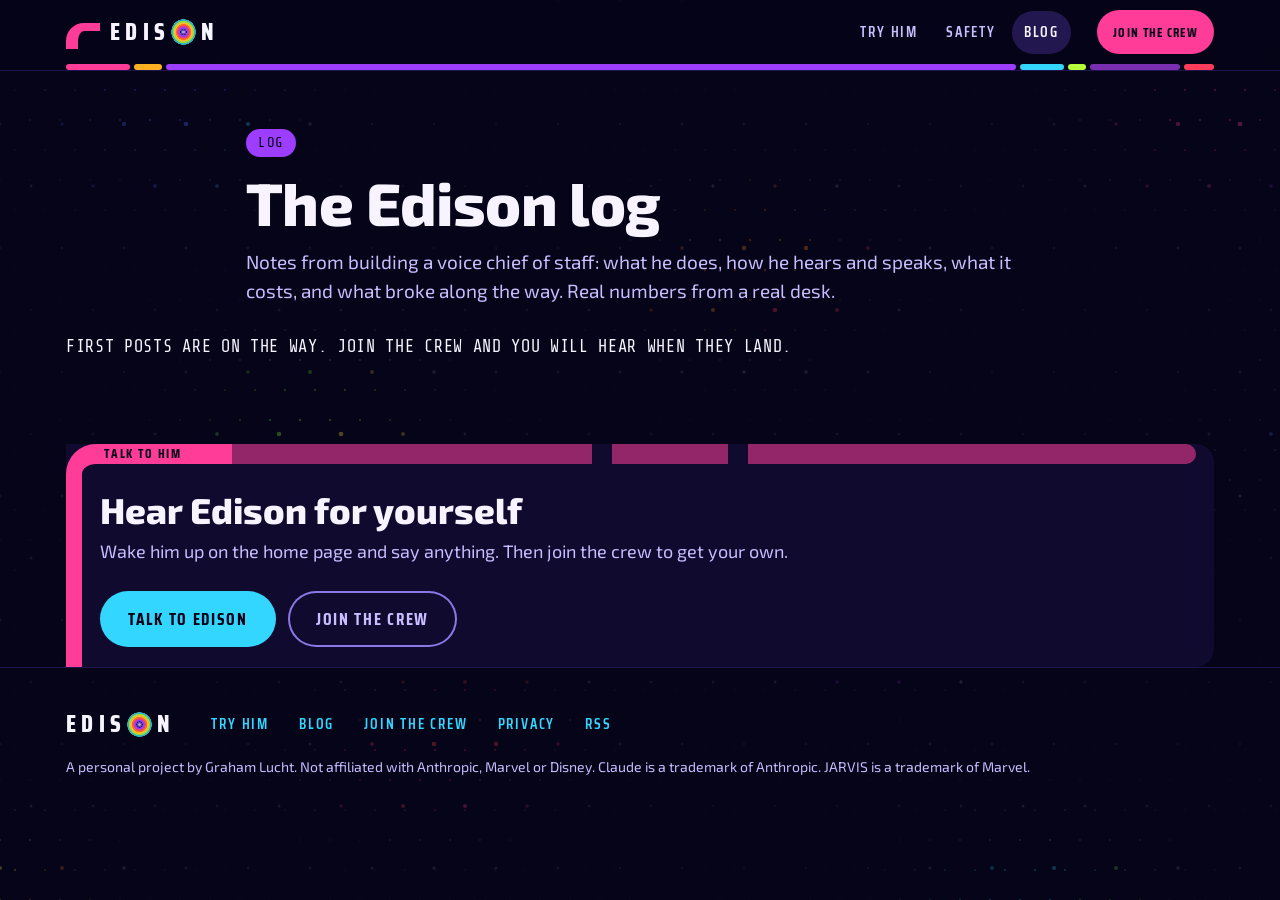
==== blog/index.html @ d9d743a2 "Edison website for heyedison.ai Co-Authored-By: Claude Opus 5.5 <noreply@anthropic.com>" ====
<!doctype html>
<html lang="en">
<head>
<meta charset="utf-8">
<meta name="viewport" content="width=device-width,initial-scale=1,viewport-fit=cover">
<title>The Edison log · AI chief of staff, built in public</title>
<meta name="description" content="Notes from building Edison, a voice AI chief of staff that runs on your own PC: local voice, talk-over, approvals, smart home and AI teams.">
<link rel="canonical" href="https://heyedison.ai/blog/">
<meta name="theme-color" content="#060418">
<meta property="og:type" content="website">
<meta property="og:title" content="The Edison log · AI chief of staff, built in public">
<meta property="og:description" content="Notes from building Edison, a voice AI chief of staff that runs on your own PC: local voice, talk-over, approvals, smart home and AI teams.">
<meta property="og:url" content="https://heyedison.ai/blog/">
<meta property="og:site_name" content="Edison">
<meta property="og:image" content="https://heyedison.ai/og.png">
<meta property="og:image:width" content="1200">
<meta property="og:image:height" content="630">
<meta name="twitter:card" content="summary_large_image">
<link rel="icon" href="/icon.svg" type="image/svg+xml">
<link rel="apple-touch-icon" href="/icon-192.png">
<link rel="alternate" type="application/rss+xml" title="The Edison log" href="/blog/feed.xml">
<link rel="preconnect" href="https://fonts.googleapis.com">
<link rel="preconnect" href="https://fonts.gstatic.com" crossorigin>
<link href="https://fonts.googleapis.com/css2?family=Exo+2:wght@400;500;600;700;800&family=Saira+Condensed:wght@500;600;700&family=Share+Tech+Mono&display=swap" rel="stylesheet">
<link rel="stylesheet" href="/site.css">
<link rel="stylesheet" href="/blog.css">
<script type="application/ld+json">{"@context":"https://schema.org","@type":"Blog","name":"The Edison log","url":"https://heyedison.ai/blog/","author":{"@type":"Person","name":"Graham Lucht"}}</script>
</head>
<body>
<a class="skip" href="#main">Skip to content</a>
<canvas id="field" aria-hidden="true"></canvas>
<header class="top">
  <div class="top-in">
    <a class="brand" href="/" aria-label="Edison home">
      <span class="brand-elbow" aria-hidden="true"></span>
      <span class="mark" aria-hidden="true">EDIS<span class="o"><canvas class="markO" width="96" height="96"></canvas></span>N</span>
    </a>
    <nav class="nav" aria-label="Site">
      <a href="/#try">Try him</a>
      <a href="/#safe">Safety</a>
      <a href="/blog/" aria-current="page">Blog</a>
    </nav>
    <a class="pill pill-pink top-cta" href="/#join">Join the crew</a>
  </div>
  <div class="strip" aria-hidden="true"><i style="--w:64px;background:#FF3D99"></i><i style="--w:28px;background:#FFB020"></i><i class="grow" style="background:#9C3DFF"></i><i style="--w:44px;background:#33D6FF"></i><i style="--w:18px;background:#B6FF3B"></i><i style="--w:90px;background:#7A2FB0"></i><i style="--w:30px;background:#FF3D5A"></i></div>
</header>
<main id="main">
<section class="blog-head wrap">
  <span class="sec-num mono">LOG</span>
  <h1>The Edison log</h1>
  <p>Notes from building a voice chief of staff: what he does, how he hears and speaks, what it costs, and what broke along the way. Real numbers from a real desk.</p>
</section>
<section class="wrap blog-list" aria-label="Posts"><p class="mono">FIRST POSTS ARE ON THE WAY. JOIN THE CREW AND YOU WILL HEAR WHEN THEY LAND.</p></section>
<div class="wrap"><aside class="lc lc-pink cta" aria-label="Try Edison">
  <span class="lc-label">TALK TO HIM</span>
  <h2>Hear Edison for yourself</h2>
  <p>Wake him up on the home page and say anything. Then join the crew to get your own.</p>
  <div class="cta-row"><a class="pill pill-big pill-cyan" href="/#try">Talk to Edison</a><a class="pill pill-big pill-ghost" href="/#join">Join the crew</a></div>
</aside></div>
</main>
<footer class="foot">
  <div class="wrap foot-in">
    <span class="mark" aria-label="Edison">EDIS<span class="o" aria-hidden="true"><canvas class="markO" width="96" height="96"></canvas></span>N</span>
    <nav class="foot-nav" aria-label="Footer"><a href="/#try">Try him</a><a href="/blog/">Blog</a><a href="/#join">Join the crew</a><a href="/privacy/">Privacy</a><a href="/blog/feed.xml">RSS</a></nav>
    <p>A personal project by Graham Lucht. Not affiliated with Anthropic, Marvel or Disney. Claude is a trademark of Anthropic. JARVIS is a trademark of Marvel.</p>
  </div>
</footer>
<script src="/field.js"></script>
<script src="/edison-icon-live.js"></script>
<script src="/blog.js"></script>
</body>
</html>
---- site.css ----
/* Edison website. Edison's own palette (edison-tokens.css), no grey. LCARS-inspired elbows and pills, our own shapes.
   Phone first: 16px gutters, 44px+ tap targets, no sideways scroll. */
:root {
  --bg: #060418; --deep: #0F0A2E; --tint: #22174F; --tint2: #2B1B6B;
  --pink: #FF3D99; --violet: #9C3DFF; --cyan: #33D6FF; --lime: #B6FF3B; --amber: #FFB020;
  --text: #F7F4FF; --soft: #C9BCFF; --line: #3A2A7A;
  --ui: 'Exo 2', system-ui, sans-serif; --cond: 'Saira Condensed', 'Arial Narrow', sans-serif; --mono: 'Share Tech Mono', ui-monospace, Consolas, monospace;
  --gut: 16px; --max: 1180px; --topH: 64px;
}
* { box-sizing: border-box; }
html { color-scheme: dark; scroll-behavior: smooth; scroll-padding-top: calc(var(--topH) + 12px); -webkit-text-size-adjust: 100%; }
body { margin: 0; background: var(--bg); color: var(--text); font: 400 17px/1.55 var(--ui); overflow-x: hidden; }
h1, h2, h3 { margin: 0; line-height: 1.1; }
p { margin: 0; }
a { color: inherit; }
:focus-visible { outline: 3px solid var(--cyan); outline-offset: 3px; border-radius: 6px; }
.mono { font-family: var(--mono); letter-spacing: .04em; }
.sr-only { position: absolute; width: 1px; height: 1px; overflow: hidden; clip: rect(0 0 0 0); white-space: nowrap; }
.skip { position: absolute; left: 12px; top: -60px; z-index: 50; background: var(--cyan); color: var(--bg); padding: 10px 14px; border-radius: 22px; font-weight: 700; }
.skip:focus { top: 10px; }
.wrap { max-width: var(--max); margin: 0 auto; padding: 0 max(var(--gut), env(safe-area-inset-left)) 0 max(var(--gut), env(safe-area-inset-right)); }
.c-cyan { color: var(--cyan); } .c-pink { color: var(--pink); } .c-violet { color: var(--violet); } .c-amber { color: var(--amber); } .c-lime { color: var(--lime); } .c-soft { color: var(--soft); }

/* ------------------------------------------------------------ pills (LCARS keys) */
.pill { display: inline-flex; align-items: center; justify-content: center; gap: 8px; min-height: 48px; padding: 0 22px; border-radius: 999px;
  border: 0; font: 700 15px/1 var(--cond); letter-spacing: .1em; text-transform: uppercase; text-decoration: none; cursor: pointer;
  color: var(--bg); background: var(--soft); transition: filter .15s, transform .15s; touch-action: manipulation; }
.pill:hover { filter: brightness(1.12); }
.pill:active { transform: scale(.97); }
.pill[disabled] { opacity: .38; cursor: default; filter: none; transform: none; }
.pill-big { min-height: 56px; padding: 0 28px; font-size: 17px; }
.pill-sm { min-height: 44px; padding: 0 16px; font-size: 13px; }
.pill-pink { background: var(--pink); } .pill-cyan { background: var(--cyan); } .pill-amber { background: var(--amber); }
.pill-ghost { background: transparent; color: var(--soft); box-shadow: inset 0 0 0 2px #8a78e6; }
.pill-ghost[aria-pressed="true"] { color: var(--cyan); box-shadow: inset 0 0 0 2px var(--cyan); }

/* ------------------------------------------------------------ top bar */
.top { position: sticky; top: 0; z-index: 20; background: rgba(6, 4, 24, .86); backdrop-filter: blur(10px); -webkit-backdrop-filter: blur(10px);
  padding-top: env(safe-area-inset-top); border-bottom: 1px solid #1f1650; }
.top-in { max-width: var(--max); margin: 0 auto; height: var(--topH); display: flex; align-items: center; gap: 18px; padding: 0 var(--gut); }
.brand { display: flex; align-items: center; gap: 10px; text-decoration: none; min-height: 44px; }
.brand-elbow { width: 34px; height: 26px; border-top: 8px solid var(--pink); border-left: 12px solid var(--pink); border-top-left-radius: 18px; transform: translateY(4px); }
/* His wordmark, as on the LCARS board: EDIS, then Edison himself as the O (his live rainbow icon, edison-icon-live.js), then N */
.mark { display: inline-flex; align-items: center; margin: 0; font: 800 24px/1 var(--cond); letter-spacing: .22em; color: var(--text); }
.mark .o { display: inline-block; width: 1.05em; height: 1.05em; margin: 0 .22em 0 .02em; }
.mark .o canvas { display: block; width: 100%; height: 100%; }
.mark-hero { display: flex; width: max-content; font-size: clamp(40px, 9vw, 64px); margin-bottom: 18px; }
/* The board's strip of colour blocks under the top bar */
.strip { display: flex; gap: 4px; height: 6px; max-width: var(--max); margin: 0 auto; padding: 0 var(--gut); }
.strip i { display: block; flex: 0 0 var(--w, 24px); border-radius: 3px; }
.strip i.grow { flex: 1 1 auto; }
.nav { display: none; gap: 4px; margin-left: auto; }
.nav a { font: 600 15px/1 var(--cond); letter-spacing: .12em; text-transform: uppercase; color: var(--soft); text-decoration: none; padding: 14px 12px; border-radius: 999px; }
.nav a:hover { color: var(--text); background: var(--tint); }
.top-cta { margin-left: auto; min-height: 44px; padding: 0 16px; font-size: 13px; }
@media (min-width: 900px) { .nav { display: flex; } .top-cta { margin-left: 8px; } }

/* ------------------------------------------------------------ LCARS panel: a thick elbow on the top-left with a label in the bar */
.lc { --c: var(--violet); position: relative; padding: 46px 18px 20px 34px; border-radius: 0 18px 18px 0; background: var(--deep); }
.lc::before { content: ""; position: absolute; left: 0; top: 0; bottom: 0; width: min(150px, 46%); border-top: 20px solid var(--c); border-left: 16px solid var(--c);
  border-top-left-radius: 30px; pointer-events: none; }
.lc::after { content: ""; position: absolute; left: calc(min(150px, 46%) + 6px); right: 18px; top: 0; height: 20px; border-radius: 0 10px 10px 0;
  background: linear-gradient(90deg, var(--c) 0 38%, transparent 38% 40%, var(--c) 40% 52%, transparent 52% 54%, var(--c) 54%); opacity: .55; pointer-events: none; }
.lc-label { position: absolute; left: 30px; top: 0; height: 20px; z-index: 1; padding: 0 8px; background: var(--c); color: var(--bg);
  font: 700 13px/20px var(--cond); letter-spacing: .14em; white-space: nowrap; }
.lc-violet { --c: var(--violet); } .lc-cyan { --c: var(--cyan); } .lc-pink { --c: var(--pink); } .lc-amber { --c: var(--amber); }

/* ------------------------------------------------------------ hero */
.hero { position: relative; min-height: calc(100svh - var(--topH)); display: grid; align-items: end; overflow: hidden; isolation: isolate;
  padding: 0 0 40px; }
.sky { position: absolute; inset: 0; z-index: -2;
  background:
    radial-gradient(60% 50% at 70% 42%, rgba(156, 61, 255, .32), transparent 70%),
    radial-gradient(40% 35% at 85% 70%, rgba(255, 61, 153, .20), transparent 70%),
    radial-gradient(45% 40% at 15% 20%, rgba(51, 214, 255, .12), transparent 70%),
    radial-gradient(1.2px 1.2px at 12% 18%, #F7F4FF 50%, transparent 51%), radial-gradient(1px 1px at 32% 64%, #C9BCFF 50%, transparent 51%),
    radial-gradient(1.4px 1.4px at 58% 12%, #F7F4FF 50%, transparent 51%), radial-gradient(1px 1px at 76% 82%, #C9BCFF 50%, transparent 51%),
    radial-gradient(1.2px 1.2px at 90% 30%, #F7F4FF 50%, transparent 51%), radial-gradient(1px 1px at 46% 90%, #C9BCFF 50%, transparent 51%),
    radial-gradient(1px 1px at 6% 76%, #F7F4FF 50%, transparent 51%), radial-gradient(1.3px 1.3px at 66% 48%, #C9BCFF 50%, transparent 51%); }
/* The waves of dots behind the whole page (field.js), for depth. Very faint; sections stay see-through so it shows. */
#field { position: fixed; inset: 0; width: 100vw; height: 100vh; z-index: -1; pointer-events: none; }
.hero-globe { position: absolute; z-index: -1; left: 50%; top: 2%; width: min(118vw, 560px); aspect-ratio: 1; transform: translateX(-50%); }
.hero-globe canvas, .demo-globe canvas { display: block; width: 100%; height: 100%; }
.hero-copy { max-width: var(--max); width: 100%; margin: 0 auto; padding: 0 var(--gut); }
.kicker { display: inline-flex; align-items: center; gap: 10px; font: 600 14px/1 var(--cond); letter-spacing: .16em; text-transform: uppercase; color: var(--cyan);
  background: rgba(15, 10, 46, .75); padding: 8px 14px; border-radius: 999px; box-shadow: inset 0 0 0 1px #2c6c86; }
.kdot { width: 8px; height: 8px; border-radius: 50%; background: var(--lime); }
.hero h1 { margin-top: 18px; font-weight: 800; font-size: clamp(36px, 9.5vw, 76px); letter-spacing: -.02em; text-wrap: balance; }
/* Edison's rainbow (his iris colors), drifting slowly through the words like light through his eye. The gradient
   starts and ends on the same violet and the tile is twice the text width, so the loop has no seam. */
.grad { background: linear-gradient(90deg, #9C3DFF, #4F6BFF 12%, #33D6FF 25%, #7CFF3B 37%, #FFE03B 50%, #FF8A1F 62%, #FF3D5A 75%, #FF3D99 87%, #9C3DFF);
  background-size: 200% 100%; -webkit-background-clip: text; background-clip: text; color: transparent; animation: rainbowDrift 9s linear infinite; }
@keyframes rainbowDrift { from { background-position: 0% 0; } to { background-position: 200% 0; } }
.lede { margin-top: 18px; max-width: 34em; font-size: clamp(17px, 2.2vw, 21px); color: var(--soft); }
.cta-row { display: flex; flex-wrap: wrap; gap: 12px; margin-top: 26px; }
.readout { list-style: none; margin: 30px 0 0; padding: 0; display: grid; grid-template-columns: repeat(3, minmax(0, 1fr)); gap: 8px; max-width: 640px; }
.readout li { background: rgba(15, 10, 46, .8); border-left: 6px solid var(--amber); border-radius: 0 14px 14px 0; padding: 10px 12px; }
.readout li:nth-child(2) { border-color: var(--cyan); } .readout li:nth-child(3) { border-color: var(--pink); }
.readout b { display: block; font-size: 22px; font-weight: 400; color: var(--text); }
.readout span { display: block; font-size: 13px; line-height: 1.3; color: var(--soft); }
@media (min-width: 900px) {
  .hero { align-items: center; padding: 40px 0; }
  .hero-globe { left: auto; right: max(-40px, calc((100vw - var(--max)) / 2 - 60px)); top: 50%; transform: translateY(-50%); width: min(50vw, 700px); }
  .hero-copy .lede, .hero h1 { max-width: min(620px, 52vw); }
  .hero h1 { font-size: clamp(40px, 5.2vw, 68px); }
}
@media (max-width: 899px) { .hero { padding-top: min(92vw, 470px); } }

/* ------------------------------------------------------------ section bands */
.band { padding: 72px 0; }
.band-deep { background: linear-gradient(180deg, rgba(15, 10, 46, 0), rgba(15, 10, 46, .55) 18%, rgba(15, 10, 46, .55) 82%, rgba(15, 10, 46, 0)); }
.sec-head { margin-bottom: 30px; max-width: 720px; }
.sec-num { display: inline-block; color: var(--bg); background: var(--violet); border-radius: 999px; padding: 3px 12px; font-size: 14px; }
.sec-head h2 { margin-top: 12px; font-weight: 800; font-size: clamp(30px, 6vw, 48px); letter-spacing: -.01em; }
.sec-head p { margin-top: 10px; color: var(--soft); font-size: 18px; }
@media (min-width: 900px) { .band { padding: 110px 0; } }

/* ------------------------------------------------------------ demo console */
.console { display: grid; gap: 14px; }
@media (min-width: 980px) { .console { grid-template-columns: minmax(0, 1.45fr) minmax(0, 1fr); } }
.demo-stage { position: relative; display: grid; place-items: center; }
.demo-globe { width: min(100%, 340px); aspect-ratio: 1; transition: transform .5s cubic-bezier(.34, 1.56, .64, 1), opacity .4s; }
.mark-demo { position: absolute; top: 4px; left: 50%; transform: translateX(-50%); font-size: 30px; z-index: 2; opacity: 0; transition: opacity .6s, letter-spacing 1.2s ease; letter-spacing: .6em; pointer-events: none; }
.mark-demo.on { opacity: 1; letter-spacing: .22em; }
.wake { position: absolute; left: 50%; top: 74%; transform: translate(-50%, -50%); z-index: 3; }
/* Asleep: only the dark frame and a single dot of him; the board's pieces are dark until the opening powers them on */
.console.asleep .demo-globe { transform: scale(.06); opacity: .7; }
.console.asleep .bt, .bt.bt-off { opacity: .08; pointer-events: none; }
.console.asleep .wake { display: inline-flex; }
.console:not(.asleep) .wake, .wake[hidden] { display: none !important; }
.bt-boot { animation: btBoot .7s linear both; }
@keyframes btBoot { 0% { opacity: .2; filter: brightness(.5); } 10% { opacity: 1; filter: brightness(2.4) saturate(1.4); } 20% { opacity: .3; filter: brightness(.7); }
  32% { opacity: 1; filter: brightness(1.9) saturate(1.3); } 44% { opacity: .6; filter: brightness(1); } 58% { opacity: 1; filter: brightness(1.4); } 100% { opacity: 1; filter: none; } }
.state-pill { position: absolute; left: 0; top: 0; padding: 6px 12px; border-radius: 999px; font-size: 13px; color: var(--soft); background: var(--tint); }
.state-pill.on { color: var(--bg); background: var(--cyan); }
.state-pill.think { color: var(--bg); background: var(--violet); }
.state-pill.talk { color: var(--bg); background: var(--pink); }
.caption-box { min-height: 128px; margin-top: 4px; padding: 14px 16px; border-radius: 14px; background: var(--bg); box-shadow: inset 0 0 0 1px var(--line); }
.caption-box .you { color: var(--cyan); font-size: 15px; margin-bottom: 6px; }
.caption-box .you::before { content: "YOU  "; font-family: var(--mono); color: var(--soft); }
.caption-box .him { font-size: 19px; line-height: 1.45; }
.caption-box .him .cut { color: var(--amber); font-family: var(--mono); font-size: 14px; }
.talk-row { display: flex; flex-wrap: wrap; gap: 8px; margin-top: 12px; }
.asks { display: grid; gap: 8px; margin-top: 16px; }
@media (min-width: 620px) { .asks { grid-template-columns: 1fr 1fr; } }
.ask { min-height: 52px; text-align: left; padding: 10px 16px 10px 18px; border-radius: 0 999px 999px 0; border: 0; border-left: 8px solid var(--violet);
  background: var(--tint); color: var(--text); font: 600 16px/1.3 var(--ui); cursor: pointer; transition: background .15s; touch-action: manipulation; }
.ask:hover { background: var(--tint2); }
.ask[aria-pressed="true"] { border-left-color: var(--cyan); background: #24306b; }
.ask:disabled { opacity: .5; cursor: default; }
.talk-box { display: flex; gap: 8px; margin-top: 14px; }
.talk-box input { flex: 1; min-width: 0; min-height: 52px; padding: 0 18px; border: 0; border-radius: 999px; background: var(--bg); color: var(--text);
  font: 500 17px/1 var(--ui); box-shadow: inset 0 0 0 2px #8a78e6; }
.talk-box input::placeholder { color: #9d8fd6; }
.talk-box input:focus { outline: none; box-shadow: inset 0 0 0 2px var(--cyan); }
.talk-box .pill { min-height: 52px; }
.mic { flex: none; width: 52px; height: 52px; border: 0; border-radius: 50%; background: var(--tint2); color: var(--cyan); cursor: pointer; display: grid; place-items: center; }
.mic[hidden] { display: none; }
.mic.on { background: var(--cyan); color: var(--bg); box-shadow: 0 0 0 4px var(--bg), 0 0 0 6px var(--cyan); }
.card .row .pill { text-decoration: none; }
.fine { margin-top: 12px; font-size: 13px; color: var(--soft); }
.screen { display: grid; gap: 10px; min-height: 220px; align-content: start; }
.screen-empty { display: grid; place-content: center; text-align: center; gap: 6px; min-height: 220px; color: var(--soft); border-radius: 14px; border: 2px dashed var(--line); padding: 16px; }
.screen-empty .mono { color: var(--violet); }
.card { border-radius: 14px; background: var(--tint); padding: 14px 16px; animation: cardIn .35s ease both; }
.card h4 { margin: 0 0 8px; font: 700 14px/1 var(--cond); letter-spacing: .14em; text-transform: uppercase; color: var(--cyan); }
.card.amber { box-shadow: inset 0 0 0 2px var(--amber); } .card.amber h4 { color: var(--amber); }
.card.lime h4 { color: var(--lime); } .card.pink h4 { color: var(--pink); }
.card ul { list-style: none; margin: 0; padding: 0; display: grid; gap: 6px; }
.card li { display: flex; gap: 10px; align-items: baseline; }
.card li .mono { color: var(--amber); min-width: 56px; }
.card .ok { color: var(--lime); font-family: var(--mono); min-width: 56px; }
.card .warn { color: var(--amber); font-family: var(--mono); min-width: 56px; }
.card .row { display: flex; gap: 8px; margin-top: 12px; flex-wrap: wrap; }
.card .big { font: 800 30px/1 var(--ui); color: var(--text); }
.card p { color: var(--soft); font-size: 15px; }
.tv { aspect-ratio: 16 / 9; border-radius: 10px; background: #0B0820; box-shadow: inset 0 0 0 3px var(--line); display: grid; place-items: center; color: var(--soft); font-family: var(--mono); }
.tv.on { background: linear-gradient(135deg, #FF3D99, #9C3DFF 50%, #33D6FF); color: var(--bg); font-weight: 700; }
@keyframes cardIn { from { opacity: 0; transform: translateY(8px); } }

/* ------------------------------------------------------------ a day */
.day { list-style: none; margin: 0; padding: 0; display: grid; gap: 12px; }
@media (min-width: 700px) { .day { grid-template-columns: 1fr 1fr; } }
@media (min-width: 1060px) { .day { grid-template-columns: repeat(3, 1fr); } }
.day-item { position: relative; padding: 18px 18px 20px 22px; border-radius: 0 18px 18px 0; background: var(--tint); border-left: 10px solid currentColor; }
.day-time { display: inline-block; font-size: 22px; color: currentColor; }
.day-item h3 { margin-top: 6px; color: var(--text); font-size: 21px; }
.day-item p { margin-top: 8px; color: var(--soft); }

/* ------------------------------------------------------------ sound */
.split { display: grid; gap: 34px; }
@media (min-width: 960px) { .split { grid-template-columns: 1.1fr 1fr; align-items: center; } }
.cues { display: grid; grid-template-columns: 1fr 1fr; gap: 10px; }
.cue { display: flex; align-items: center; gap: 12px; min-height: 64px; padding: 10px 14px; border-radius: 16px; border: 0; background: var(--tint); color: var(--text);
  text-align: left; font: inherit; cursor: pointer; touch-action: manipulation; }
.cue:hover { background: var(--tint2); }
.cue b { display: block; font-size: 16px; } .cue small { display: block; color: var(--soft); font-size: 13px; }
.cue-dot { flex: none; width: 34px; height: 34px; border-radius: 50%; background: currentColor; position: relative; }
.cue-dot::after { content: ""; position: absolute; left: 13px; top: 10px; border-left: 11px solid var(--bg); border-top: 7px solid transparent; border-bottom: 7px solid transparent; }
.cue.playing .cue-dot { box-shadow: 0 0 0 4px var(--bg), 0 0 0 6px currentColor; }
.facts { list-style: none; margin: 0; padding: 0; display: grid; gap: 12px; }
.facts li { display: grid; gap: 4px; padding: 16px 18px; border-radius: 16px; background: var(--deep); box-shadow: inset 0 0 0 1px var(--line); }
.facts b { font-size: 18px; font-weight: 400; }
.facts span { color: var(--soft); }

/* ------------------------------------------------------------ safety, tiles, log */
.safe { display: grid; gap: 14px; }
@media (min-width: 760px) { .safe { grid-template-columns: 1fr 1fr; } }
.safe-card h3, .tile h3 { font-size: 22px; }
.safe-card p, .tile p { margin-top: 8px; color: var(--soft); }
.grid3 { display: grid; gap: 14px; }
@media (min-width: 900px) { .grid3 { grid-template-columns: repeat(3, 1fr); } }
.tags { list-style: none; margin: 0 0 12px; padding: 0; display: flex; flex-wrap: wrap; gap: 6px; }
.tags li { padding: 5px 12px; border-radius: 999px; background: var(--tint); font-size: 14px; font-weight: 600; }
.sig { margin: 0 0 22px; padding: 18px 20px; max-width: 760px; border-left: 8px solid var(--pink); border-radius: 0 16px 16px 0; background: var(--deep); }
.sig p { font-size: 20px; font-style: italic; }
.sig footer { margin-top: 10px; font-size: 13px; color: var(--soft); }
.log { display: grid; gap: 12px; }
@media (min-width: 900px) { .log { grid-template-columns: repeat(3, 1fr); } }
.log-more { margin-top: 18px; }
.log-item { padding: 18px; border-radius: 16px; background: var(--tint); }
.log-date { color: var(--amber); font-size: 14px; }
.log-item h3 { margin-top: 6px; font-size: 20px; }
.log-item p:last-child { margin-top: 8px; color: var(--soft); }

/* ------------------------------------------------------------ waitlist */
.join { background:
  radial-gradient(50% 60% at 20% 30%, rgba(255, 61, 153, .16), transparent 70%),
  radial-gradient(50% 60% at 85% 70%, rgba(51, 214, 255, .10), transparent 70%); }
.join-in { display: grid; gap: 26px; }
@media (min-width: 960px) { .join-in { grid-template-columns: 1.3fr 1fr; align-items: start; } }
.join-card h2 { font-weight: 800; font-size: clamp(30px, 6vw, 46px); }
.join-card > p { margin-top: 10px; color: var(--soft); font-size: 18px; }
.crew { list-style: none; margin: 18px 0 0; padding: 0; display: grid; gap: 8px; }
@media (min-width: 620px) { .crew { grid-template-columns: 1fr 1fr; } }
.crew li { padding: 12px 14px; border-radius: 14px; background: var(--tint); }
.crew b { display: block; font-size: 17px; }
.crew span { display: block; color: var(--soft); font-size: 15px; }
.join-form { display: grid; gap: 8px; margin-top: 20px; }
.join-form label { font: 600 15px/1.2 var(--cond); letter-spacing: .1em; text-transform: uppercase; color: var(--soft); margin-top: 6px; }
.opt { text-transform: none; letter-spacing: 0; font-family: var(--ui); font-weight: 400; }
.join-form input, .join-form textarea { width: 100%; min-height: 52px; padding: 12px 16px; border-radius: 14px; border: 0; background: var(--bg); color: var(--text);
  font: 400 17px/1.4 var(--ui); box-shadow: inset 0 0 0 2px #8a78e6; }
.join-form input::placeholder, .join-form textarea::placeholder { color: #9d8fd6; }
.join-form input:focus, .join-form textarea:focus { outline: none; box-shadow: inset 0 0 0 2px var(--cyan); }
.join-form button { margin-top: 12px; justify-self: start; }
.form-note { min-height: 1.5em; color: var(--lime); }
.form-note.err { color: var(--amber); }
.faq { margin: 0; display: grid; gap: 12px; }
.faq div { padding: 16px 18px; border-radius: 16px; background: var(--deep); box-shadow: inset 0 0 0 1px var(--line); }
.faq dt { font-weight: 700; font-size: 18px; }
.faq dd { margin: 6px 0 0; color: var(--soft); }

.foot { padding: 34px 0 calc(34px + env(safe-area-inset-bottom)); border-top: 1px solid #1f1650; }
.foot-in { display: flex; flex-wrap: wrap; gap: 10px 24px; align-items: center; }
.foot p { color: var(--soft); font-size: 14px; }
.foot-nav { display: flex; flex-wrap: wrap; gap: 4px 6px; }
.foot-nav a { display: inline-flex; align-items: center; min-height: 44px; padding: 0 12px; border-radius: 999px; color: var(--cyan); text-decoration: none;
  font: 600 15px/1 var(--cond); letter-spacing: .12em; text-transform: uppercase; }
.foot-nav a:hover { background: var(--tint); }
.foot p a { color: var(--cyan); }

@media (prefers-reduced-motion: reduce) {
  html { scroll-behavior: auto; }
  .card, .grad, .bt-boot { animation: none; }
  .demo-globe, .mark-demo { transition: none; }
  .pill, .ask { transition: none; }
}
---- blog.css ----
/* The Edison log (blog). Builds on site.css: same palette, fonts, LCARS panels and pills. Reading comfort first:
   a 68-character column, 19px text, generous line height. */
.blog-head { padding-top: 56px; padding-bottom: 28px; max-width: 820px; }
.blog-head h1 { margin-top: 12px; font-weight: 800; font-size: clamp(36px, 7vw, 60px); letter-spacing: -.01em; }
.blog-head p { margin-top: 12px; color: var(--soft); font-size: 19px; }
.blog-list { padding-bottom: 40px; }
.cards { display: grid; gap: 14px; }
@media (min-width: 820px) { .cards { grid-template-columns: 1fr 1fr; } }
.post-card { display: block; text-decoration: none; padding: 20px 20px 22px 24px; border-radius: 0 18px 18px 0; border-left: 10px solid var(--violet);
  background: rgba(34, 23, 79, .82); transition: background .15s; }
.post-card:nth-child(3n+2) { border-left-color: var(--cyan); } .post-card:nth-child(3n+3) { border-left-color: var(--pink); }
.post-card:hover { background: var(--tint2); }
.post-card .mono { color: var(--amber); font-size: 14px; }
.post-card h3 { margin-top: 8px; font-size: 23px; line-height: 1.2; }
.post-card p:last-child { margin-top: 8px; color: var(--soft); }

.post { padding-top: 48px; padding-bottom: 40px; }
.post-head, .prose, .post .toc, .post .cta, .author, .more { max-width: 760px; margin-left: auto; margin-right: auto; }
.crumbs { font-size: 14px; color: var(--soft); }
.crumbs a { color: var(--cyan); text-decoration: none; }
.post-head h1 { margin-top: 14px; font-weight: 800; font-size: clamp(34px, 6.4vw, 54px); letter-spacing: -.01em; text-wrap: balance; }
.dek { margin-top: 14px; font-size: 21px; color: var(--soft); }
.byline { margin-top: 16px; font-size: 14px; color: var(--amber); }
.toc { margin-top: 30px; }
.toc ol { margin: 0; padding-left: 22px; display: grid; gap: 6px; }
.toc a { color: var(--text); }
.prose { margin-top: 30px; font-size: 19px; line-height: 1.7; }
.prose > * + * { margin-top: 1.05em; }
.prose h2 { margin-top: 2em; font-size: clamp(26px, 4.6vw, 34px); font-weight: 800; line-height: 1.15; }
.prose h3 { margin-top: 1.6em; font-size: 23px; }
.prose a { color: var(--cyan); text-underline-offset: 3px; }
.prose ul, .prose ol { padding-left: 1.3em; }
.prose li + li { margin-top: .4em; }
.prose strong { color: #fff; }
.prose code { font-family: var(--mono); font-size: .9em; background: var(--tint); padding: 2px 6px; border-radius: 6px; }
.prose blockquote { margin-left: 0; padding: 14px 20px; border-left: 8px solid var(--pink); border-radius: 0 16px 16px 0; background: rgba(15, 10, 46, .85); }
.prose blockquote p { font-style: italic; font-size: 21px; }
.tbl { overflow-x: auto; }
.prose table { width: 100%; border-collapse: collapse; font-size: 17px; }
.prose th { text-align: left; font: 700 14px/1.2 var(--cond); letter-spacing: .12em; text-transform: uppercase; color: var(--cyan); }
.prose th, .prose td { padding: 10px 12px; border-bottom: 1px solid var(--line); }
.prose .num { font-family: var(--mono); color: var(--amber); }
.callout { padding: 16px 20px; border-radius: 16px; background: rgba(34, 23, 79, .85); box-shadow: inset 0 0 0 1px var(--line); }
.callout b { color: var(--amber); font-family: var(--cond); letter-spacing: .1em; }
.cta { margin-top: 44px; }
.cta h2 { font-size: clamp(26px, 5vw, 36px); font-weight: 800; }
.cta p { margin-top: 8px; color: var(--soft); font-size: 18px; }
.author { margin-top: 30px; padding: 18px 20px; border-radius: 16px; background: rgba(15, 10, 46, .85); box-shadow: inset 0 0 0 1px var(--line); }
.author .mono { color: var(--violet); font-size: 13px; margin-bottom: 6px; }
.author p:last-child { color: var(--soft); }
.more { margin-top: 44px; }
.more h2 { font-size: 26px; margin-bottom: 14px; }
.nav a[aria-current="page"] { color: var(--text); background: var(--tint); }
.foot a { color: var(--cyan); }
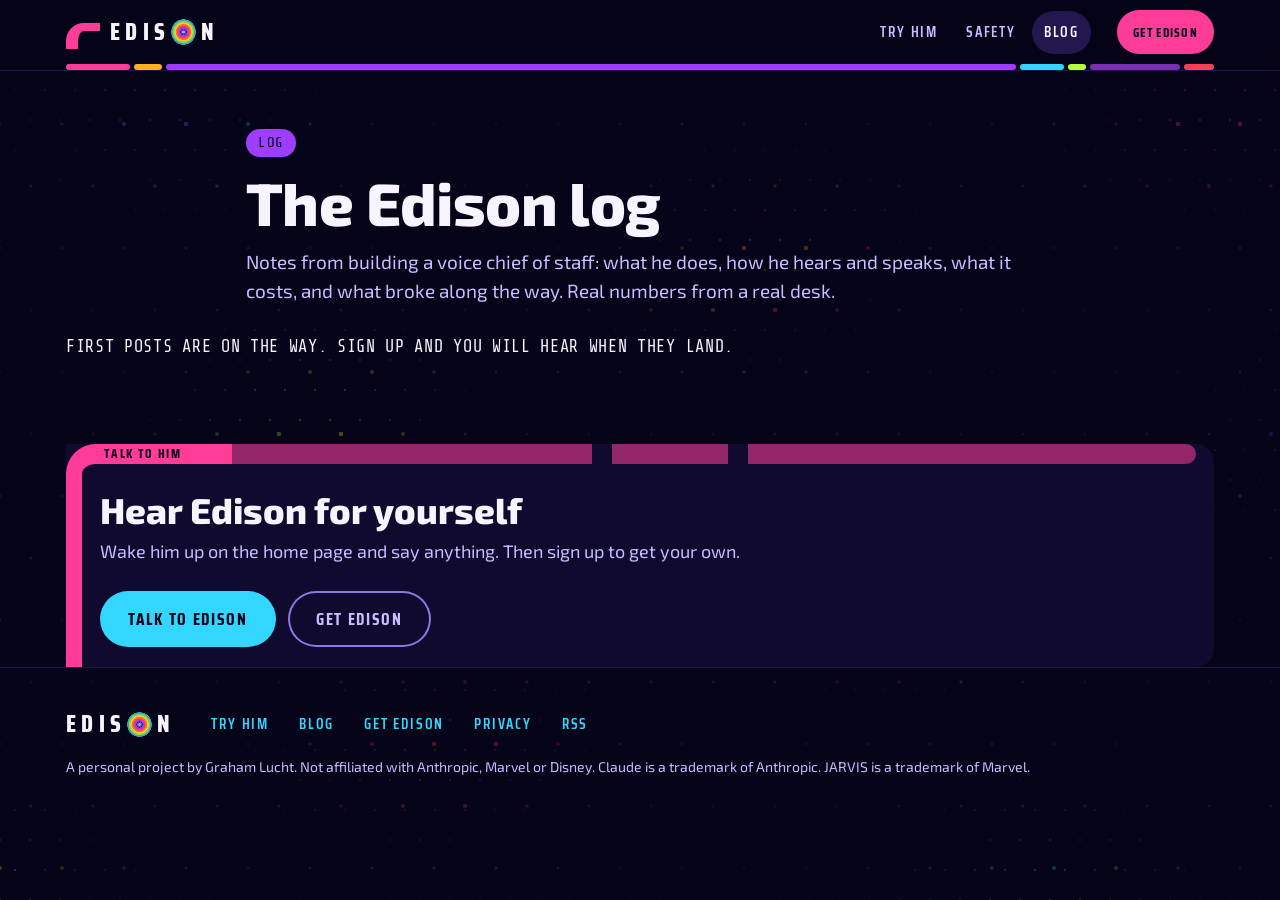
==== commit 939a678f: "Plain sign-up wording (no more crew), Talk over him listens and answers, 5 lines re-recorded Co-Auth" ====
--- a/blog/index.html
+++ b/blog/index.html
@@ -40,7 +40,7 @@
       <a href="/#safe">Safety</a>
       <a href="/blog/" aria-current="page">Blog</a>
     </nav>
-    <a class="pill pill-pink top-cta" href="/#join">Join the crew</a>
+    <a class="pill pill-pink top-cta" href="/#join">Get Edison</a>
   </div>
   <div class="strip" aria-hidden="true"><i style="--w:64px;background:#FF3D99"></i><i style="--w:28px;background:#FFB020"></i><i class="grow" style="background:#9C3DFF"></i><i style="--w:44px;background:#33D6FF"></i><i style="--w:18px;background:#B6FF3B"></i><i style="--w:90px;background:#7A2FB0"></i><i style="--w:30px;background:#FF3D5A"></i></div>
 </header>
@@ -50,18 +50,18 @@
   <h1>The Edison log</h1>
   <p>Notes from building a voice chief of staff: what he does, how he hears and speaks, what it costs, and what broke along the way. Real numbers from a real desk.</p>
 </section>
-<section class="wrap blog-list" aria-label="Posts"><p class="mono">FIRST POSTS ARE ON THE WAY. JOIN THE CREW AND YOU WILL HEAR WHEN THEY LAND.</p></section>
+<section class="wrap blog-list" aria-label="Posts"><p class="mono">FIRST POSTS ARE ON THE WAY. SIGN UP AND YOU WILL HEAR WHEN THEY LAND.</p></section>
 <div class="wrap"><aside class="lc lc-pink cta" aria-label="Try Edison">
   <span class="lc-label">TALK TO HIM</span>
   <h2>Hear Edison for yourself</h2>
-  <p>Wake him up on the home page and say anything. Then join the crew to get your own.</p>
-  <div class="cta-row"><a class="pill pill-big pill-cyan" href="/#try">Talk to Edison</a><a class="pill pill-big pill-ghost" href="/#join">Join the crew</a></div>
+  <p>Wake him up on the home page and say anything. Then sign up to get your own.</p>
+  <div class="cta-row"><a class="pill pill-big pill-cyan" href="/#try">Talk to Edison</a><a class="pill pill-big pill-ghost" href="/#join">Get Edison</a></div>
 </aside></div>
 </main>
 <footer class="foot">
   <div class="wrap foot-in">
     <span class="mark" aria-label="Edison">EDIS<span class="o" aria-hidden="true"><canvas class="markO" width="96" height="96"></canvas></span>N</span>
-    <nav class="foot-nav" aria-label="Footer"><a href="/#try">Try him</a><a href="/blog/">Blog</a><a href="/#join">Join the crew</a><a href="/privacy/">Privacy</a><a href="/blog/feed.xml">RSS</a></nav>
+    <nav class="foot-nav" aria-label="Footer"><a href="/#try">Try him</a><a href="/blog/">Blog</a><a href="/#join">Get Edison</a><a href="/privacy/">Privacy</a><a href="/blog/feed.xml">RSS</a></nav>
     <p>A personal project by Graham Lucht. Not affiliated with Anthropic, Marvel or Disney. Claude is a trademark of Anthropic. JARVIS is a trademark of Marvel.</p>
   </div>
 </footer>
--- a/site.css
+++ b/site.css
@@ -10,6 +10,7 @@
 * { box-sizing: border-box; }
 html { color-scheme: dark; scroll-behavior: smooth; scroll-padding-top: calc(var(--topH) + 12px); -webkit-text-size-adjust: 100%; }
 body { margin: 0; background: var(--bg); color: var(--text); font: 400 17px/1.55 var(--ui); overflow-x: hidden; }
+@supports (overflow: clip) { body { overflow-x: clip; } } /* iPhone Safari ignores overflow-x: hidden on the body */
 h1, h2, h3 { margin: 0; line-height: 1.1; }
 p { margin: 0; }
 a { color: inherit; }
@@ -79,7 +80,11 @@
     radial-gradient(1px 1px at 6% 76%, #F7F4FF 50%, transparent 51%), radial-gradient(1.3px 1.3px at 66% 48%, #C9BCFF 50%, transparent 51%); }
 /* The waves of dots behind the whole page (field.js), for depth. Very faint; sections stay see-through so it shows. */
 #field { position: fixed; inset: 0; width: 100vw; height: 100vh; z-index: -1; pointer-events: none; }
-.hero-globe { position: absolute; z-index: -1; left: 50%; top: 2%; width: min(118vw, 560px); aspect-ratio: 1; transform: translateX(-50%); }
+.hero-globe { position: absolute; z-index: -1; left: 50%; top: 2%; width: min(100vw, 520px); aspect-ratio: 1; transform: translateX(-50%); }
+/* What he says when you first touch the page ("Hello, I'm Edison."), under his globe */
+.hero-say { position: absolute; left: 50%; bottom: 6%; transform: translate(-50%, 8px); margin: 0; padding: 8px 16px; border-radius: 999px; white-space: nowrap;
+  background: rgba(15, 10, 46, .88); box-shadow: inset 0 0 0 2px var(--pink); font: 600 17px/1.2 var(--ui); color: var(--text); opacity: 0; transition: opacity .35s, transform .35s; }
+.hero-say.on { opacity: 1; transform: translate(-50%, 0); }
 .hero-globe canvas, .demo-globe canvas { display: block; width: 100%; height: 100%; }
 .hero-copy { max-width: var(--max); width: 100%; margin: 0 auto; padding: 0 var(--gut); }
 .kicker { display: inline-flex; align-items: center; gap: 10px; font: 600 14px/1 var(--cond); letter-spacing: .16em; text-transform: uppercase; color: var(--cyan);
@@ -104,7 +109,7 @@
   .hero-copy .lede, .hero h1 { max-width: min(620px, 52vw); }
   .hero h1 { font-size: clamp(40px, 5.2vw, 68px); }
 }
-@media (max-width: 899px) { .hero { padding-top: min(92vw, 470px); } }
+@media (max-width: 899px) { .hero { padding-top: min(96vw, 500px); } }
 
 /* ------------------------------------------------------------ section bands */
 .band { padding: 72px 0; }
@@ -116,13 +121,16 @@
 @media (min-width: 900px) { .band { padding: 110px 0; } }
 
 /* ------------------------------------------------------------ demo console */
-.console { display: grid; gap: 14px; }
-@media (min-width: 980px) { .console { grid-template-columns: minmax(0, 1.45fr) minmax(0, 1fr); } }
+/* Phones: Edison, then his board right under him, then the things to say. Wide screens: Edison and the things to say on the
+   left, his board on the right. The column is capped (minmax 0) so nothing inside can push the page wider than the phone. */
+.console { display: grid; gap: 14px; grid-template-columns: minmax(0, 1fr); grid-template-areas: "main" "board" "talk"; }
+.console-main { grid-area: main; } .console-board { grid-area: board; } .console-talk { grid-area: talk; }
+@media (min-width: 980px) { .console { grid-template-columns: minmax(0, 1fr) minmax(0, 1.25fr); grid-template-areas: "main board" "talk board"; align-items: start; } }
 .demo-stage { position: relative; display: grid; place-items: center; }
 .demo-globe { width: min(100%, 340px); aspect-ratio: 1; transition: transform .5s cubic-bezier(.34, 1.56, .64, 1), opacity .4s; }
 .mark-demo { position: absolute; top: 4px; left: 50%; transform: translateX(-50%); font-size: 30px; z-index: 2; opacity: 0; transition: opacity .6s, letter-spacing 1.2s ease; letter-spacing: .6em; pointer-events: none; }
 .mark-demo.on { opacity: 1; letter-spacing: .22em; }
-.wake { position: absolute; left: 50%; top: 74%; transform: translate(-50%, -50%); z-index: 3; }
+.wake { position: absolute; left: 50%; top: 74%; transform: translate(-50%, -50%); z-index: 3; white-space: nowrap; }
 /* Asleep: only the dark frame and a single dot of him; the board's pieces are dark until the opening powers them on */
 .console.asleep .demo-globe { transform: scale(.06); opacity: .7; }
 .console.asleep .bt, .bt.bt-off { opacity: .08; pointer-events: none; }
@@ -132,6 +140,7 @@
 @keyframes btBoot { 0% { opacity: .2; filter: brightness(.5); } 10% { opacity: 1; filter: brightness(2.4) saturate(1.4); } 20% { opacity: .3; filter: brightness(.7); }
   32% { opacity: 1; filter: brightness(1.9) saturate(1.3); } 44% { opacity: .6; filter: brightness(1); } 58% { opacity: 1; filter: brightness(1.4); } 100% { opacity: 1; filter: none; } }
 .state-pill { position: absolute; left: 0; top: 0; padding: 6px 12px; border-radius: 999px; font-size: 13px; color: var(--soft); background: var(--tint); }
+@media (max-width: 560px) { .demo-stage { padding-top: 34px; } .state-pill { top: 44px; } } /* below his name on phones, not over it */
 .state-pill.on { color: var(--bg); background: var(--cyan); }
 .state-pill.think { color: var(--bg); background: var(--violet); }
 .state-pill.talk { color: var(--bg); background: var(--pink); }
@@ -159,9 +168,63 @@
 .mic.on { background: var(--cyan); color: var(--bg); box-shadow: 0 0 0 4px var(--bg), 0 0 0 6px var(--cyan); }
 .card .row .pill { text-decoration: none; }
 .fine { margin-top: 12px; font-size: 13px; color: var(--soft); }
-.screen { display: grid; gap: 10px; min-height: 220px; align-content: start; }
-.screen-empty { display: grid; place-content: center; text-align: center; gap: 6px; min-height: 220px; color: var(--soft); border-radius: 14px; border: 2px dashed var(--line); padding: 16px; }
-.screen-empty .mono { color: var(--violet); }
+
+/* ------------------------------------------------------------ his board (a small copy of the real LCARS board) */
+.console-board { padding-right: 14px; }
+/* Edison himself on his board: he docks when it powers on, then floats around it, as on the real board. Taps go through him. */
+.b-ed { position: absolute; left: 0; top: 0; z-index: 4; width: 76px; aspect-ratio: 1; pointer-events: none; opacity: 0;
+  transform: translate(var(--x, 8px), var(--y, 30px)) scale(var(--s, .2)); transition: transform 3.4s cubic-bezier(.45, 0, .25, 1), opacity .6s;
+  filter: drop-shadow(0 6px 16px rgba(6, 4, 24, .8)); }
+.b-ed canvas { display: block; width: 100%; height: 100%; }
+.console:not(.asleep) .b-ed, .b-ed.in { opacity: 1; }
+@media (min-width: 980px) { .b-ed { width: 96px; } }
+.board { display: grid; gap: 10px; }
+.b-top { display: flex; flex-wrap: wrap; align-items: center; gap: 6px; }
+.b-stat { display: inline-flex; align-items: center; min-height: 30px; padding: 0 10px; border-radius: 8px; box-shadow: inset 0 0 0 2px var(--c);
+  color: var(--c); font: 700 13px/1 var(--cond); letter-spacing: .1em; }
+.b-key { --c: var(--soft); display: inline-flex; align-items: center; justify-content: center; min-height: 44px; padding: 0 14px; border: 0; border-radius: 8px;
+  background: var(--c); color: var(--bg); font: 700 14px/1 var(--cond); letter-spacing: .1em; cursor: pointer; touch-action: manipulation; }
+.b-key:hover { filter: brightness(1.12); }
+.b-key[aria-pressed="true"] { background: transparent; color: var(--c); box-shadow: inset 0 0 0 2px var(--c); }
+.b-key-wide { flex: 1 1 auto; justify-content: flex-start; }
+.b-clock { margin-left: auto; color: var(--soft); font-size: 15px; }
+.b-clock b { color: var(--text); font-weight: 400; font-size: 20px; margin-left: 6px; }
+.b-body { display: grid; grid-template-columns: 92px minmax(0, 1fr); gap: 8px; }
+.b-rail { display: grid; gap: 6px; align-content: start; }
+.b-tab { --c: var(--violet); display: flex; flex-direction: column; justify-content: space-between; align-items: flex-end; min-height: 50px; padding: 4px 8px 6px;
+  border: 0; border-radius: 0; background: transparent; box-shadow: inset 0 0 0 2px var(--c); color: var(--c);
+  font: 700 14px/1 var(--cond); letter-spacing: .06em; cursor: pointer; touch-action: manipulation; text-align: right; }
+.b-tab span { align-self: flex-start; font: 400 12px/1 var(--mono); }
+.b-tab[aria-selected="true"] { background: var(--c); color: var(--bg); }
+.b-tab:hover { filter: brightness(1.15); }
+.b-main { display: grid; gap: 8px; align-content: start; min-width: 0; }
+.b-screen { display: grid; gap: 8px; }
+.b-screen:empty { display: none; }
+.b-page { display: grid; gap: 8px; }
+.b-pn { --c: var(--cyan); border: 2px solid var(--c); border-left-width: 6px; border-radius: 0 14px 14px 0; padding: 9px 11px; min-width: 0; }
+.b-pn h4 { display: flex; justify-content: space-between; gap: 8px; margin: 0 0 6px; font: 700 13px/1.1 var(--cond); letter-spacing: .14em; color: var(--c); }
+.b-pn h4 em { font: 400 12px/1.1 var(--mono); font-style: normal; color: var(--soft); letter-spacing: .04em; }
+.b-pn ul { list-style: none; margin: 0; padding: 0; display: grid; gap: 6px; }
+.b-pn li { display: flex; justify-content: space-between; align-items: center; gap: 8px; font-size: 15px; line-height: 1.3; }
+.b-pn p { font-size: 15px; color: var(--soft); }
+.b-tag { flex: none; padding: 3px 7px; border-radius: 6px; box-shadow: inset 0 0 0 1.5px var(--violet); color: var(--violet); font: 700 11px/1 var(--cond); letter-spacing: .1em; }
+.b-tag.you { box-shadow: inset 0 0 0 1.5px var(--amber); color: var(--amber); }
+.b-tag.ok { box-shadow: inset 0 0 0 1.5px var(--lime); color: var(--lime); }
+.b-tag.up { box-shadow: inset 0 0 0 1.5px var(--cyan); color: var(--cyan); }
+.b-big { display: flex; align-items: baseline; gap: 10px; font: 800 40px/1 var(--cond); color: var(--c); }
+.b-big small { font: 600 16px/1.2 var(--ui); color: var(--text); }
+.b-blocks { display: flex; gap: 3px; margin-top: 8px; }
+.b-blocks i { flex: 1; height: 10px; border-radius: 2px; background: var(--c); }
+.b-blocks i.left { background: var(--tint2); }
+.b-pn .row { display: flex; gap: 8px; margin-top: 10px; flex-wrap: wrap; }
+.b-pn .row .b-key { min-height: 44px; }
+.b-bot { display: flex; gap: 6px; }
+/* Phones: the board sits below his caption, so it repeats what he is saying */
+.b-say { min-height: 48px; padding: 8px 12px; border-radius: 10px; background: var(--bg); box-shadow: inset 0 0 0 1px var(--line); font-size: 16px; line-height: 1.4; }
+.b-say:empty { display: none; }
+.b-say::before { content: "EDISON  "; font: 400 12px/1 var(--mono); color: var(--pink); }
+@media (min-width: 980px) { .b-say { display: none; } }
+@media (max-width: 420px) { .b-body { grid-template-columns: 78px minmax(0, 1fr); } .b-tab { font-size: 12.5px; padding: 4px 6px 6px; } .b-clock b { font-size: 17px; } }
 .card { border-radius: 14px; background: var(--tint); padding: 14px 16px; animation: cardIn .35s ease both; }
 .card h4 { margin: 0 0 8px; font: 700 14px/1 var(--cond); letter-spacing: .14em; text-transform: uppercase; color: var(--cyan); }
 .card.amber { box-shadow: inset 0 0 0 2px var(--amber); } .card.amber h4 { color: var(--amber); }
@@ -172,6 +235,7 @@
 .card .ok { color: var(--lime); font-family: var(--mono); min-width: 56px; }
 .card .warn { color: var(--amber); font-family: var(--mono); min-width: 56px; }
 .card .row { display: flex; gap: 8px; margin-top: 12px; flex-wrap: wrap; }
+.card li.tick::before { content: ""; flex: none; width: 8px; height: 8px; border-radius: 50%; background: var(--lime); transform: translateY(-2px); }
 .card .big { font: 800 30px/1 var(--ui); color: var(--text); }
 .card p { color: var(--soft); font-size: 15px; }
 .tv { aspect-ratio: 16 / 9; border-radius: 10px; background: #0B0820; box-shadow: inset 0 0 0 3px var(--line); display: grid; place-items: center; color: var(--soft); font-family: var(--mono); }
@@ -266,3 +330,15 @@
   .demo-globe, .mark-demo { transition: none; }
   .pill, .ask { transition: none; }
 }
+
+/* ------------------------------------------------------------ suggestion buttons after each reply (tap one to say it) */
+.chips { display: flex; flex-wrap: wrap; gap: 8px; margin-top: 12px; }
+.chips:empty { display: none; }
+.chip { min-height: 44px; padding: 0 16px; border: 0; border-radius: 999px; background: var(--tint2); color: var(--cyan); box-shadow: inset 0 0 0 1.5px var(--cyan);
+  font: 600 15px/1.2 var(--ui); cursor: pointer; touch-action: manipulation; text-align: left; animation: cardIn .3s ease both; }
+.chip:hover { background: #33238a; }
+.b-chips { margin-top: 0; }
+@media (min-width: 980px) { .b-chips { display: none !important; } }
+/* the mic is a proper "Talk" button, so people speak to him instead of typing */
+.mic { width: auto; padding: 0 18px 0 14px; gap: 6px; display: inline-flex; align-items: center; border-radius: 999px; font: 700 15px/1 var(--cond); letter-spacing: .1em; text-transform: uppercase; }
+@media (max-width: 520px) { .talk-box { flex-wrap: wrap; } .talk-box input { flex-basis: 100%; } .talk-box .mic, .talk-box .pill { flex: 1; justify-content: center; } }
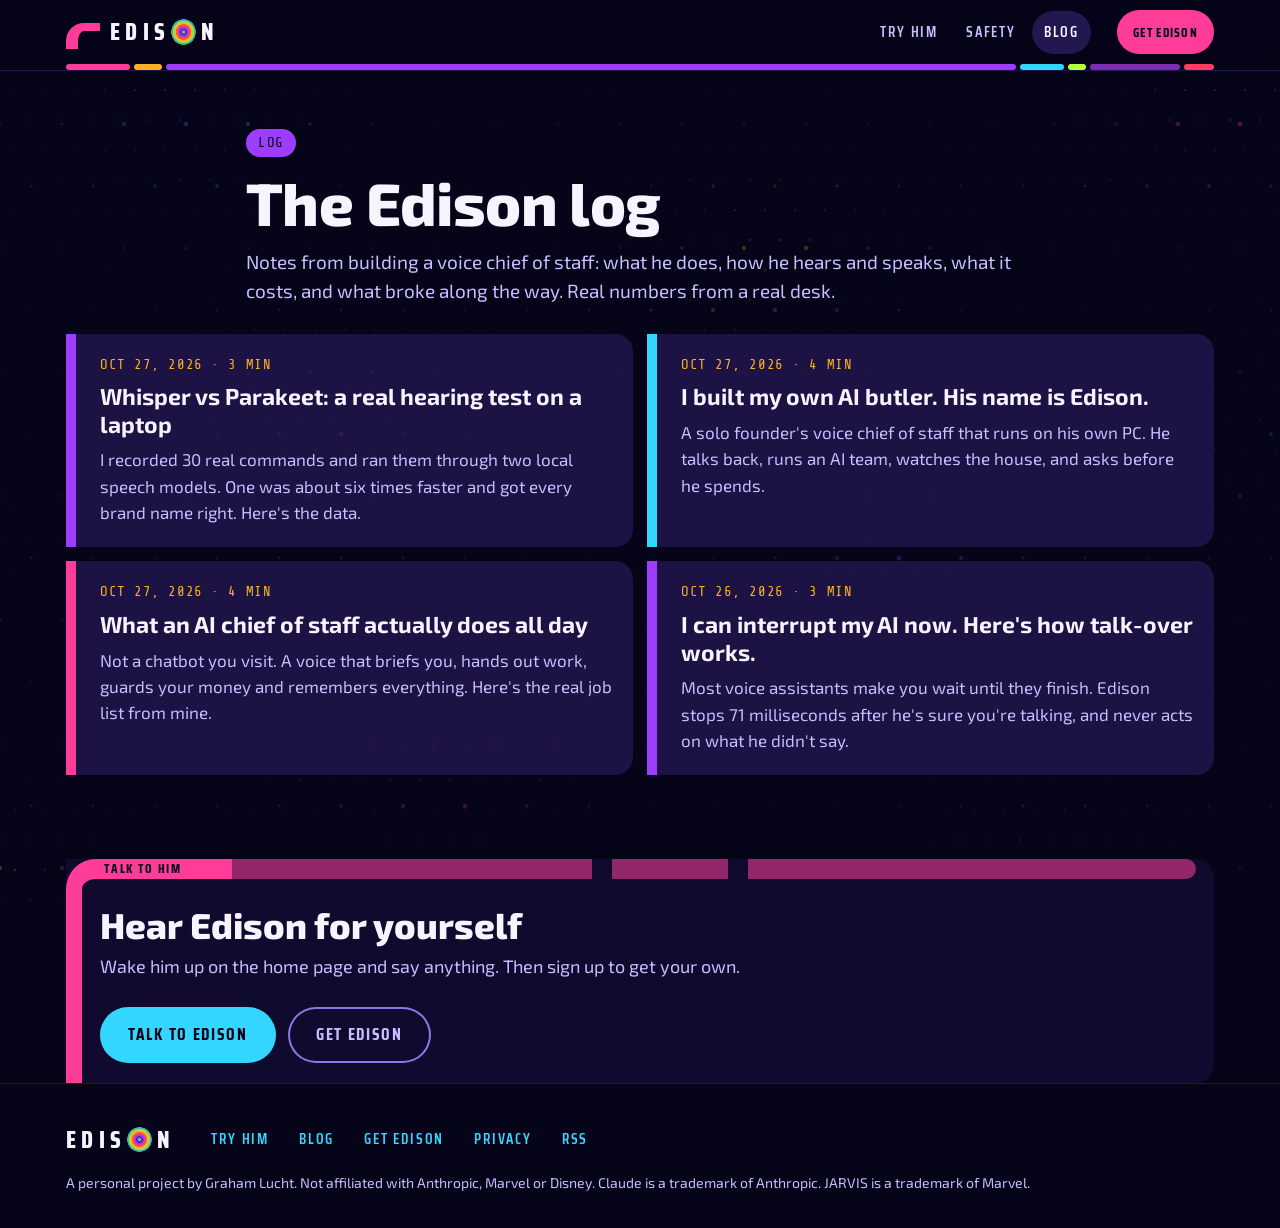
==== commit b63c8978: "Publish the first 4 blog posts; Claude Code and Codex in the hero strip, FAQ and install answers Co-" ====
--- a/blog/index.html
+++ b/blog/index.html
@@ -50,7 +50,7 @@
   <h1>The Edison log</h1>
   <p>Notes from building a voice chief of staff: what he does, how he hears and speaks, what it costs, and what broke along the way. Real numbers from a real desk.</p>
 </section>
-<section class="wrap blog-list" aria-label="Posts"><p class="mono">FIRST POSTS ARE ON THE WAY. SIGN UP AND YOU WILL HEAR WHEN THEY LAND.</p></section>
+<section class="wrap blog-list" aria-label="Posts"><div class="cards"><a class="post-card" href="/blog/whisper-vs-parakeet/"><p class="mono">OCT 27, 2026 · 3 MIN</p><h3>Whisper vs Parakeet: a real hearing test on a laptop</h3><p>I recorded 30 real commands and ran them through two local speech models. One was about six times faster and got every brand name right. Here's the data.</p></a><a class="post-card" href="/blog/meet-edison/"><p class="mono">OCT 27, 2026 · 4 MIN</p><h3>I built my own AI butler. His name is Edison.</h3><p>A solo founder's voice chief of staff that runs on his own PC. He talks back, runs an AI team, watches the house, and asks before he spends.</p></a><a class="post-card" href="/blog/ai-chief-of-staff/"><p class="mono">OCT 27, 2026 · 4 MIN</p><h3>What an AI chief of staff actually does all day</h3><p>Not a chatbot you visit. A voice that briefs you, hands out work, guards your money and remembers everything. Here's the real job list from mine.</p></a><a class="post-card" href="/blog/talk-over/"><p class="mono">OCT 26, 2026 · 3 MIN</p><h3>I can interrupt my AI now. Here's how talk-over works.</h3><p>Most voice assistants make you wait until they finish. Edison stops 71 milliseconds after he's sure you're talking, and never acts on what he didn't say.</p></a></div></section>
 <div class="wrap"><aside class="lc lc-pink cta" aria-label="Try Edison">
   <span class="lc-label">TALK TO HIM</span>
   <h2>Hear Edison for yourself</h2>
--- a/site.css
+++ b/site.css
@@ -103,6 +103,7 @@
 .readout li:nth-child(2) { border-color: var(--cyan); } .readout li:nth-child(3) { border-color: var(--pink); }
 .readout b { display: block; font-size: 22px; font-weight: 400; color: var(--text); }
 .readout span { display: block; font-size: 13px; line-height: 1.3; color: var(--soft); }
+@media (max-width: 560px) { .readout { grid-template-columns: 1fr; } .readout b { font-size: 18px; } }
 @media (min-width: 900px) {
   .hero { align-items: center; padding: 40px 0; }
   .hero-globe { left: auto; right: max(-40px, calc((100vw - var(--max)) / 2 - 60px)); top: 50%; transform: translateY(-50%); width: min(50vw, 700px); }
